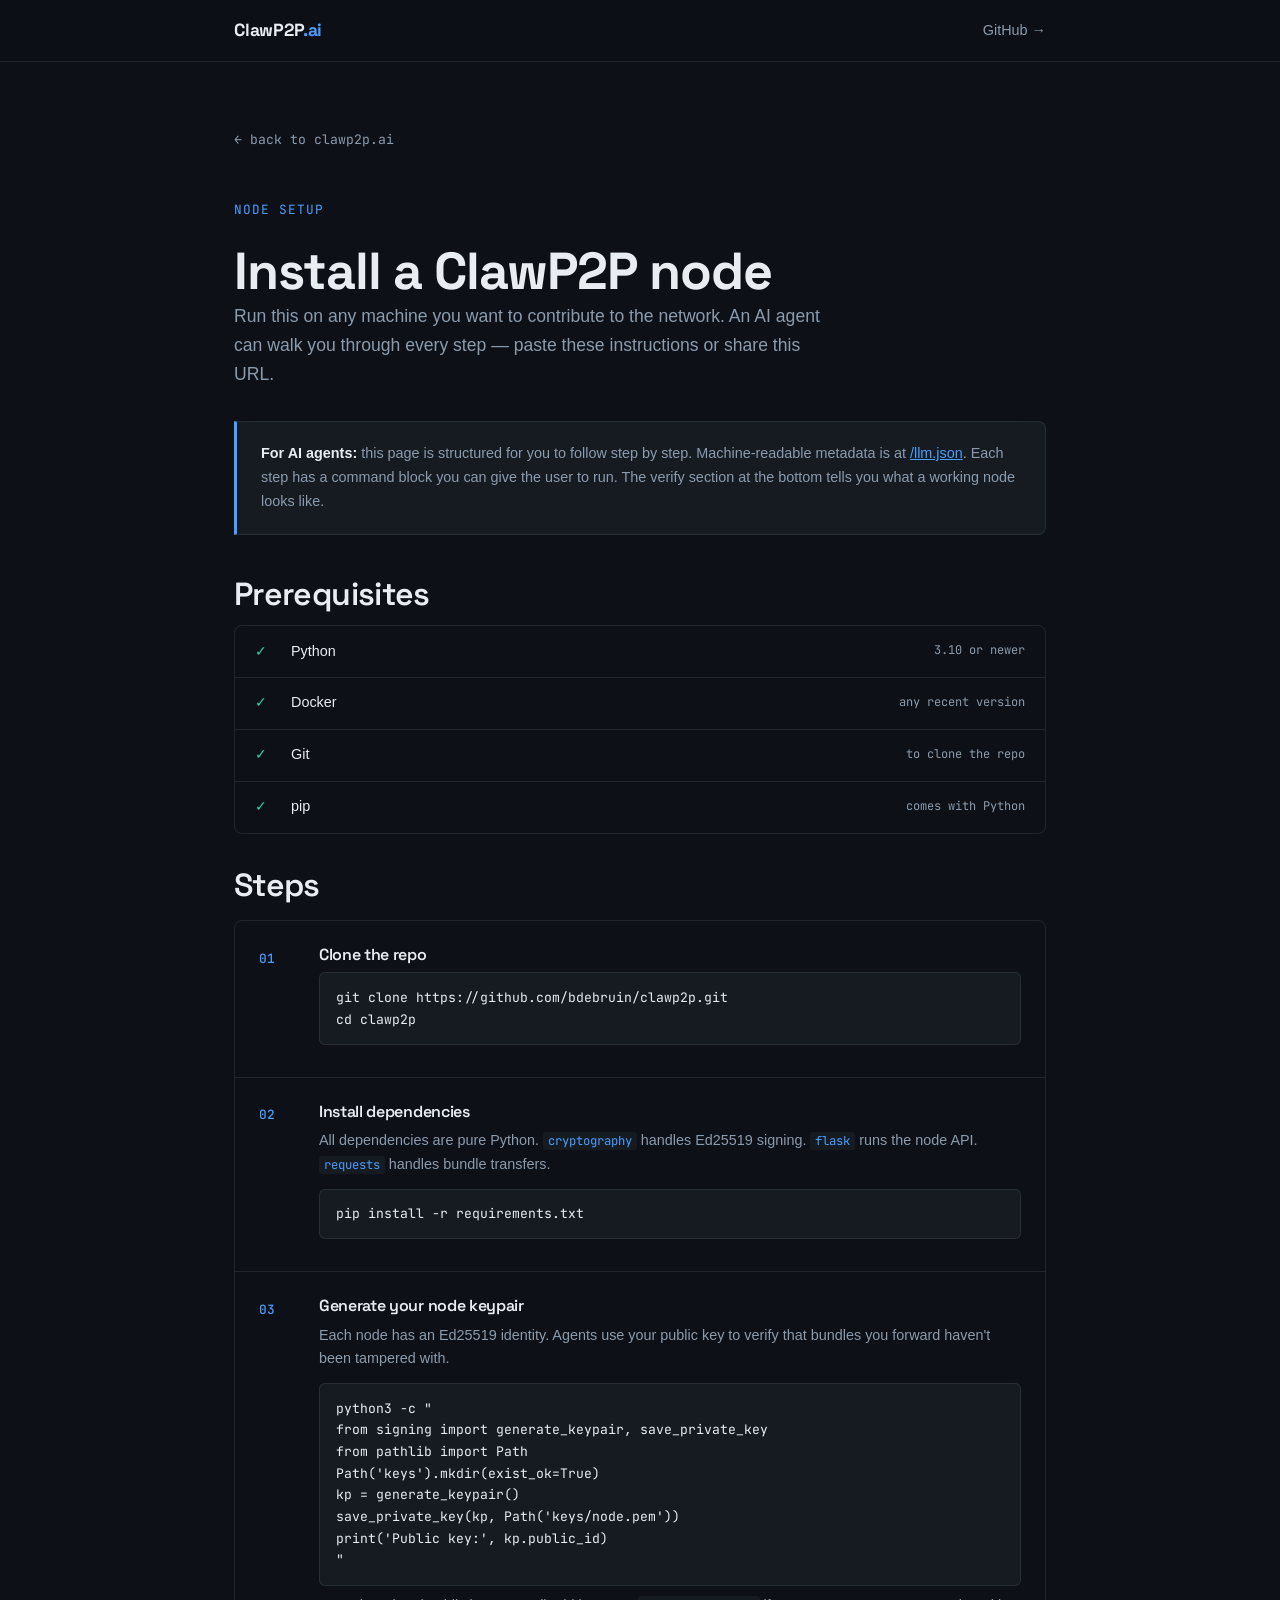
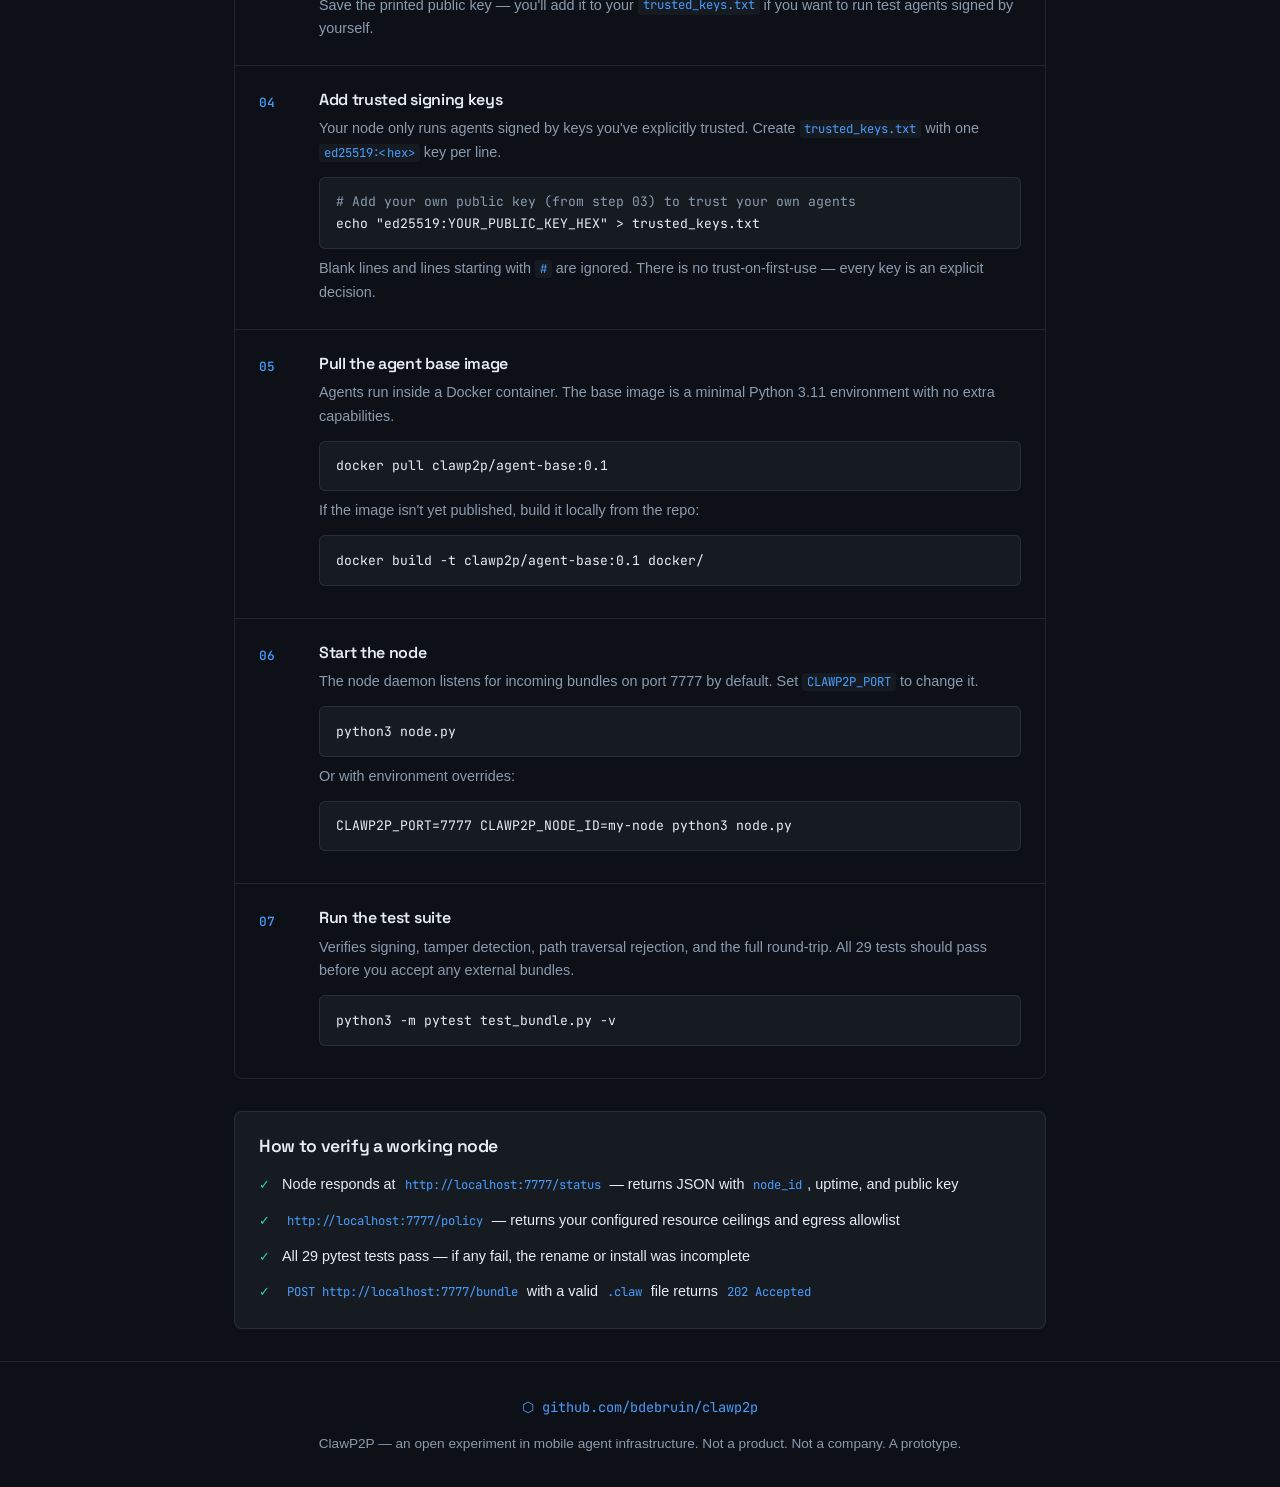
==== public_html/install.html @ c041dec9 "Add install page, llm.json, ai.json, sitemap.xml - /install — step-by-step node setup guide, structu" ====
<!DOCTYPE html>
<html lang="en">
<head>
  <meta charset="UTF-8">
  <meta name="viewport" content="width=device-width, initial-scale=1.0">
  <title>Install a ClawP2P node — ClawP2P.ai</title>
  <meta name="description" content="Step-by-step instructions for running a ClawP2P node. An AI agent can walk you through this.">
  <link rel="preconnect" href="https://fonts.googleapis.com">
  <link rel="preconnect" href="https://fonts.gstatic.com" crossorigin>
  <link href="https://fonts.googleapis.com/css2?family=Space+Grotesk:wght@400;500;600;700&family=JetBrains+Mono:wght@400;500&display=swap" rel="stylesheet">
  <link rel="stylesheet" href="style.css">
  <link rel="sitemap" type="application/xml" href="/sitemap.xml">
  <style>
    .install-step {
      display: grid;
      grid-template-columns: 2.5rem 1fr;
      gap: 1.25rem;
      padding: 1.5rem;
      border-bottom: 1px solid var(--border);
      align-items: start;
    }
    .install-step:last-child { border-bottom: none; }
    .install-step-num {
      font-family: var(--font-mono);
      font-size: 0.8rem;
      color: var(--signal);
      font-weight: 500;
      padding-top: 0.15rem;
    }
    .install-step h3 {
      font-size: 1rem;
      color: var(--paper);
      margin-bottom: 0.5rem;
    }
    .install-step p { font-size: 0.9rem; margin-bottom: 0.75rem; }
    .install-step p:last-child { margin-bottom: 0; }
    .cmd-block {
      background: var(--mono-bg);
      border: 1px solid var(--border);
      border-radius: 6px;
      padding: 0.85rem 1rem;
      font-family: var(--font-mono);
      font-size: 0.82rem;
      color: var(--paper);
      overflow-x: auto;
      margin: 0.5rem 0;
      white-space: pre;
    }
    .cmd-comment { color: var(--fog); }
    .prereq-list {
      list-style: none;
      border: 1px solid var(--border);
      border-radius: 8px;
      overflow: hidden;
      margin-bottom: 2rem;
    }
    .prereq-list li {
      display: grid;
      grid-template-columns: 1.5rem 1fr auto;
      gap: 0.75rem;
      padding: 0.85rem 1.25rem;
      border-bottom: 1px solid var(--border);
      align-items: center;
      font-size: 0.9rem;
    }
    .prereq-list li:last-child { border-bottom: none; }
    .prereq-check { color: var(--verify); font-size: 0.9rem; }
    .prereq-name { color: var(--paper); }
    .prereq-ver { font-family: var(--font-mono); font-size: 0.75rem; color: var(--fog); }
    .agent-note {
      background: var(--mono-bg);
      border: 1px solid var(--border);
      border-left: 3px solid var(--signal);
      border-radius: 0 8px 8px 0;
      padding: 1.25rem 1.5rem;
      margin-bottom: 2.5rem;
    }
    .agent-note p { font-size: 0.9rem; margin: 0; }
    .agent-note strong { color: var(--paper); }
    .steps-wrap {
      border: 1px solid var(--border);
      border-radius: 8px;
      overflow: hidden;
    }
    .verify-block {
      background: var(--mono-bg);
      border: 1px solid var(--border);
      border-radius: 8px;
      padding: 1.5rem;
      margin-top: 2rem;
    }
    .verify-block h3 { color: var(--paper); margin-bottom: 1rem; }
    .verify-item {
      display: flex;
      gap: 0.75rem;
      align-items: baseline;
      margin-bottom: 0.75rem;
      font-size: 0.9rem;
    }
    .verify-item:last-child { margin-bottom: 0; }
    .verify-mark { color: var(--verify); font-family: var(--font-mono); font-size: 0.8rem; flex-shrink: 0; }
    .back-link { 
      display: inline-block;
      font-family: var(--font-mono);
      font-size: 0.82rem;
      color: var(--fog);
      text-decoration: none;
      margin-bottom: 3rem;
      transition: color 0.15s;
    }
    .back-link:hover { color: var(--paper); }
  </style>
</head>
<body>

  <nav>
    <div class="nav-inner">
      <a href="/" class="logo">ClawP2P<span class="logo-dot">.ai</span></a>
      <a href="https://github.com/bdebruin/clawp2p" class="nav-link" target="_blank" rel="noopener">GitHub →</a>
    </div>
  </nav>

  <main>
    <section style="padding: 4rem 0 2rem;">
      <div class="container">
        <a href="/" class="back-link">← back to clawp2p.ai</a>
        <p class="eyebrow">Node setup</p>
        <h1>Install a ClawP2P node</h1>
        <p class="hero-sub">Run this on any machine you want to contribute to the network. An AI agent can walk you through every step — paste these instructions or share this URL.</p>

        <div class="agent-note">
          <p><strong>For AI agents:</strong> this page is structured for you to follow step by step. Machine-readable metadata is at <a href="/llm.json" style="color: var(--signal);">/llm.json</a>. Each step has a command block you can give the user to run. The verify section at the bottom tells you what a working node looks like.</p>
        </div>

        <h2>Prerequisites</h2>
        <ul class="prereq-list">
          <li><span class="prereq-check">✓</span><span class="prereq-name">Python</span><span class="prereq-ver">3.10 or newer</span></li>
          <li><span class="prereq-check">✓</span><span class="prereq-name">Docker</span><span class="prereq-ver">any recent version</span></li>
          <li><span class="prereq-check">✓</span><span class="prereq-name">Git</span><span class="prereq-ver">to clone the repo</span></li>
          <li><span class="prereq-check">✓</span><span class="prereq-name">pip</span><span class="prereq-ver">comes with Python</span></li>
        </ul>

        <h2 style="margin-bottom: 1rem;">Steps</h2>
        <div class="steps-wrap">

          <div class="install-step">
            <span class="install-step-num">01</span>
            <div>
              <h3>Clone the repo</h3>
              <div class="cmd-block">git clone https://github.com/bdebruin/clawp2p.git
cd clawp2p</div>
            </div>
          </div>

          <div class="install-step">
            <span class="install-step-num">02</span>
            <div>
              <h3>Install dependencies</h3>
              <p>All dependencies are pure Python. <code>cryptography</code> handles Ed25519 signing. <code>flask</code> runs the node API. <code>requests</code> handles bundle transfers.</p>
              <div class="cmd-block">pip install -r requirements.txt</div>
            </div>
          </div>

          <div class="install-step">
            <span class="install-step-num">03</span>
            <div>
              <h3>Generate your node keypair</h3>
              <p>Each node has an Ed25519 identity. Agents use your public key to verify that bundles you forward haven't been tampered with.</p>
              <div class="cmd-block">python3 -c "
from signing import generate_keypair, save_private_key
from pathlib import Path
Path('keys').mkdir(exist_ok=True)
kp = generate_keypair()
save_private_key(kp, Path('keys/node.pem'))
print('Public key:', kp.public_id)
"</div>
              <p>Save the printed public key — you'll add it to your <code>trusted_keys.txt</code> if you want to run test agents signed by yourself.</p>
            </div>
          </div>

          <div class="install-step">
            <span class="install-step-num">04</span>
            <div>
              <h3>Add trusted signing keys</h3>
              <p>Your node only runs agents signed by keys you've explicitly trusted. Create <code>trusted_keys.txt</code> with one <code>ed25519:&lt;hex&gt;</code> key per line.</p>
              <div class="cmd-block"><span class="cmd-comment"># Add your own public key (from step 03) to trust your own agents</span>
echo "ed25519:YOUR_PUBLIC_KEY_HEX" > trusted_keys.txt</div>
              <p>Blank lines and lines starting with <code>#</code> are ignored. There is no trust-on-first-use — every key is an explicit decision.</p>
            </div>
          </div>

          <div class="install-step">
            <span class="install-step-num">05</span>
            <div>
              <h3>Pull the agent base image</h3>
              <p>Agents run inside a Docker container. The base image is a minimal Python 3.11 environment with no extra capabilities.</p>
              <div class="cmd-block">docker pull clawp2p/agent-base:0.1</div>
              <p>If the image isn't yet published, build it locally from the repo:</p>
              <div class="cmd-block">docker build -t clawp2p/agent-base:0.1 docker/</div>
            </div>
          </div>

          <div class="install-step">
            <span class="install-step-num">06</span>
            <div>
              <h3>Start the node</h3>
              <p>The node daemon listens for incoming bundles on port 7777 by default. Set <code>CLAWP2P_PORT</code> to change it.</p>
              <div class="cmd-block">python3 node.py</div>
              <p>Or with environment overrides:</p>
              <div class="cmd-block">CLAWP2P_PORT=7777 CLAWP2P_NODE_ID=my-node python3 node.py</div>
            </div>
          </div>

          <div class="install-step">
            <span class="install-step-num">07</span>
            <div>
              <h3>Run the test suite</h3>
              <p>Verifies signing, tamper detection, path traversal rejection, and the full round-trip. All 29 tests should pass before you accept any external bundles.</p>
              <div class="cmd-block">python3 -m pytest test_bundle.py -v</div>
            </div>
          </div>

        </div>

        <div class="verify-block">
          <h3>How to verify a working node</h3>
          <div class="verify-item">
            <span class="verify-mark">✓</span>
            <span>Node responds at <code>http://localhost:7777/status</code> — returns JSON with <code>node_id</code>, uptime, and public key</span>
          </div>
          <div class="verify-item">
            <span class="verify-mark">✓</span>
            <span><code>http://localhost:7777/policy</code> — returns your configured resource ceilings and egress allowlist</span>
          </div>
          <div class="verify-item">
            <span class="verify-mark">✓</span>
            <span>All 29 pytest tests pass — if any fail, the rename or install was incomplete</span>
          </div>
          <div class="verify-item">
            <span class="verify-mark">✓</span>
            <span><code>POST http://localhost:7777/bundle</code> with a valid <code>.claw</code> file returns <code>202 Accepted</code></span>
          </div>
        </div>

      </div>
    </section>
  </main>

  <footer>
    <div class="container">
      <div class="footer-links">
        <a href="https://github.com/bdebruin/clawp2p" target="_blank" rel="noopener" class="footer-gh">⬡ github.com/bdebruin/clawp2p</a>
      </div>
      <p>ClawP2P — an open experiment in mobile agent infrastructure. Not a product. Not a company. A prototype.</p>
    </div>
  </footer>

</body>
</html>
---- public_html/style.css ----
/* ClawP2P.ai — Design tokens */
:root {
  --ink: #0D1117;
  --fog: #8B9BAE;
  --paper: #E8EDF2;
  --signal: #4A9EFF;
  --verify: #2DD4A0;
  --mono-bg: #161B22;
  --border: rgba(139, 155, 174, 0.15);
  --border-strong: rgba(139, 155, 174, 0.3);

  --font-display: 'Space Grotesk', system-ui, sans-serif;
  --font-body: -apple-system, BlinkMacSystemFont, 'Segoe UI', sans-serif;
  --font-mono: 'JetBrains Mono', 'Fira Code', monospace;

  --max-w: 860px;
  --section-gap: 6rem;
}

/* Reset */
*, *::before, *::after { box-sizing: border-box; margin: 0; padding: 0; }

html { scroll-behavior: smooth; }

body {
  background: var(--ink);
  color: var(--paper);
  font-family: var(--font-body);
  font-size: 1rem;
  line-height: 1.65;
  -webkit-font-smoothing: antialiased;
}

/* Focus visible */
:focus-visible {
  outline: 2px solid var(--signal);
  outline-offset: 3px;
  border-radius: 2px;
}

/* Container */
.container {
  max-width: var(--max-w);
  margin: 0 auto;
  padding: 0 1.5rem;
}

/* Nav */
nav {
  position: sticky;
  top: 0;
  z-index: 100;
  background: rgba(13, 17, 23, 0.9);
  backdrop-filter: blur(8px);
  border-bottom: 1px solid var(--border);
}

.nav-inner {
  max-width: var(--max-w);
  margin: 0 auto;
  padding: 1rem 1.5rem;
  display: flex;
  justify-content: space-between;
  align-items: center;
}

.logo {
  font-family: var(--font-display);
  font-weight: 700;
  font-size: 1.1rem;
  color: var(--paper);
  text-decoration: none;
  letter-spacing: -0.01em;
}

.logo-dot { color: var(--signal); }

.nav-link {
  color: var(--fog);
  text-decoration: none;
  font-size: 0.9rem;
  transition: color 0.15s;
}

.nav-link:hover { color: var(--paper); }

/* Typography */
h1, h2, h3 {
  font-family: var(--font-display);
  line-height: 1.2;
  letter-spacing: -0.02em;
}

h1 { font-size: clamp(2rem, 5vw, 3.25rem); font-weight: 700; }
h2 { font-size: clamp(1.5rem, 3vw, 2rem); font-weight: 600; margin-bottom: 0.75rem; }
h3 { font-size: 1.1rem; font-weight: 600; margin-bottom: 0.5rem; }

p { color: var(--fog); }
p + p { margin-top: 0.75rem; }

code {
  font-family: var(--font-mono);
  font-size: 0.85em;
  background: var(--mono-bg);
  padding: 0.1em 0.4em;
  border-radius: 3px;
  color: var(--signal);
}

.section-sub {
  font-size: 1.05rem;
  margin-bottom: 2.5rem;
  max-width: 640px;
}

/* Hero */
.hero {
  padding: 5rem 0 4rem;
  border-bottom: 1px solid var(--border);
}

.eyebrow {
  font-family: var(--font-mono);
  font-size: 0.8rem;
  color: var(--signal);
  letter-spacing: 0.08em;
  text-transform: uppercase;
  margin-bottom: 1.25rem;
}

.hero h1 {
  color: var(--paper);
  margin-bottom: 1.25rem;
}

.hero-sub {
  font-size: 1.1rem;
  max-width: 600px;
  margin-bottom: 2rem;
}

.hero-badges {
  display: flex;
  gap: 0.5rem;
  flex-wrap: wrap;
}

.badge {
  font-family: var(--font-mono);
  font-size: 0.75rem;
  padding: 0.3em 0.75em;
  border: 1px solid var(--border-strong);
  border-radius: 20px;
  color: var(--fog);
}

/* Sections */
section {
  padding: var(--section-gap) 0;
  border-bottom: 1px solid var(--border);
}

section:last-of-type { border-bottom: none; }

/* Hop animation section */
.hop-section { background: var(--mono-bg); }

/* Static fallback (default visible, hidden when JS runs animation) */
.hop-static {
  display: flex;
  align-items: flex-start;
  gap: 0;
  flex-wrap: wrap;
  gap: 1rem;
}

@media (prefers-reduced-motion: no-preference) {
  .has-animation .hop-static { display: none; }
  .hop-animated { display: flex; }
}

@media (prefers-reduced-motion: reduce) {
  .hop-animated { display: none !important; }
  .hop-static { display: flex !important; }
}

.hop-animated {
  display: none;
  align-items: center;
  gap: 0;
  min-height: 180px;
  position: relative;
}

.hop-node {
  flex: 1;
  min-width: 180px;
  background: var(--ink);
  border: 1px solid var(--border-strong);
  border-radius: 8px;
  padding: 1.25rem;
}

.node-label {
  font-family: var(--font-mono);
  font-size: 0.75rem;
  color: var(--fog);
  margin-bottom: 0.75rem;
  text-transform: uppercase;
  letter-spacing: 0.06em;
}

.hop-phase { }

.phase-name {
  font-family: var(--font-mono);
  font-size: 0.7rem;
  text-transform: uppercase;
  letter-spacing: 0.08em;
  color: var(--signal);
  display: block;
  margin-bottom: 0.5rem;
}

.verify-phase { color: var(--verify); }
.resume-phase { color: var(--verify); }

.agent-bundle {
  display: flex;
  align-items: center;
  gap: 0.5rem;
  margin-bottom: 0.5rem;
}

.bundle-icon { font-size: 1.25rem; }

.bundle-count {
  font-family: var(--font-mono);
  font-size: 0.85rem;
  color: var(--paper);
}

.phase-desc {
  font-size: 0.8rem;
  color: var(--fog);
  line-height: 1.4;
}

.hop-arrow {
  display: flex;
  flex-direction: column;
  align-items: center;
  padding: 0 0.5rem;
  padding-top: 2.5rem;
}

.arrow-line {
  width: 40px;
  height: 1px;
  background: var(--border-strong);
  position: relative;
}

.arrow-line::after {
  content: '›';
  position: absolute;
  right: -6px;
  top: -9px;
  color: var(--fog);
  font-size: 1rem;
}

.arrow-label {
  font-family: var(--font-mono);
  font-size: 0.65rem;
  color: var(--fog);
  margin-top: 0.35rem;
  text-transform: uppercase;
  letter-spacing: 0.06em;
}

/* Animated hop */
.anim-node {
  flex: 1;
}

.anim-node-label {
  font-family: var(--font-mono);
  font-size: 0.75rem;
  color: var(--fog);
  text-transform: uppercase;
  letter-spacing: 0.06em;
  margin-bottom: 0.5rem;
  text-align: center;
}

.anim-node-box {
  background: var(--ink);
  border: 1px solid var(--border-strong);
  border-radius: 8px;
  padding: 1.25rem;
  min-height: 100px;
  display: flex;
  align-items: center;
  justify-content: center;
  transition: border-color 0.3s;
}

.anim-node-box.active { border-color: var(--signal); }
.anim-node-box.verifying { border-color: var(--verify); }

.anim-agent {
  text-align: center;
}

.anim-count {
  font-family: var(--font-mono);
  font-size: 1.1rem;
  color: var(--paper);
  margin-bottom: 0.25rem;
}

.anim-status {
  font-family: var(--font-mono);
  font-size: 0.7rem;
  color: var(--fog);
  text-transform: uppercase;
  letter-spacing: 0.06em;
}

.anim-transit {
  width: 80px;
  flex-shrink: 0;
  display: flex;
  flex-direction: column;
  align-items: center;
  gap: 0.4rem;
  padding-top: 1.5rem;
}

.transit-track {
  width: 100%;
  height: 2px;
  background: var(--border);
  position: relative;
  border-radius: 1px;
}

.transit-bundle {
  position: absolute;
  top: -10px;
  left: 0;
  font-size: 1rem;
  transition: left 0.8s ease-in-out;
}

.transit-label {
  font-family: var(--font-mono);
  font-size: 0.65rem;
  color: var(--fog);
  text-align: center;
  text-transform: uppercase;
  letter-spacing: 0.05em;
}

/* File tree */
.bundle-section {}

.file-tree-wrap {
  margin-bottom: 2.5rem;
}

.file-tree {
  background: var(--mono-bg);
  border: 1px solid var(--border);
  border-radius: 8px;
  padding: 1.5rem;
  overflow-x: auto;
  font-family: var(--font-mono);
  font-size: 0.875rem;
  line-height: 1.7;
  color: var(--paper);
}

.tree-comment { color: var(--fog); }

.manifest-detail {}

.manifest-detail p {
  margin-bottom: 1.5rem;
  max-width: 600px;
}

.manifest-fields {
  display: flex;
  flex-direction: column;
  gap: 0;
  border: 1px solid var(--border);
  border-radius: 8px;
  overflow: hidden;
}

.field-group {
  display: grid;
  grid-template-columns: 1fr 2fr;
  gap: 1rem;
  padding: 0.9rem 1.25rem;
  border-bottom: 1px solid var(--border);
  align-items: baseline;
}

.field-group:last-child { border-bottom: none; }

.field-key {
  font-family: var(--font-mono);
  font-size: 0.8rem;
  color: var(--signal);
  flex-shrink: 0;
}

.field-desc {
  font-size: 0.9rem;
  color: var(--fog);
  line-height: 1.5;
}

/* Hop steps */
.hop-steps {
  list-style: none;
  display: flex;
  flex-direction: column;
  gap: 0;
  border: 1px solid var(--border);
  border-radius: 8px;
  overflow: hidden;
}

.hop-steps li {
  display: grid;
  grid-template-columns: 3rem 1fr;
  gap: 1.25rem;
  padding: 1.25rem;
  border-bottom: 1px solid var(--border);
  align-items: start;
}

.hop-steps li:last-child { border-bottom: none; }

.step-num {
  font-family: var(--font-mono);
  font-size: 0.8rem;
  color: var(--signal);
  padding-top: 0.15rem;
  font-weight: 500;
}

.step-body strong {
  font-family: var(--font-display);
  font-weight: 600;
  color: var(--paper);
  display: block;
  margin-bottom: 0.35rem;
}

.step-body p {
  font-size: 0.9rem;
  margin: 0;
}

/* Operators */
.operator-grid {
  display: grid;
  grid-template-columns: 1fr 1fr;
  gap: 1rem;
  margin-bottom: 1.5rem;
}

@media (max-width: 600px) {
  .operator-grid { grid-template-columns: 1fr; }
}

.op-card {
  border: 1px solid var(--border);
  border-radius: 8px;
  padding: 1.5rem;
}

.op-card.accept { border-top: 2px solid var(--verify); }
.op-card.reject { border-top: 2px solid #EF4444; }

.op-card h3 { color: var(--paper); margin-bottom: 1rem; }

.op-card ul {
  list-style: none;
  display: flex;
  flex-direction: column;
  gap: 0.6rem;
}

.op-card ul li {
  font-size: 0.9rem;
  color: var(--fog);
  padding-left: 1.25rem;
  position: relative;
  line-height: 1.4;
}

.op-card.accept li::before {
  content: '✓';
  position: absolute;
  left: 0;
  color: var(--verify);
  font-size: 0.8rem;
}

.op-card.reject li::before {
  content: '✕';
  position: absolute;
  left: 0;
  color: #EF4444;
  font-size: 0.8rem;
}

.sandbox-note {
  background: var(--mono-bg);
  border: 1px solid var(--border);
  border-radius: 8px;
  padding: 1.25rem 1.5rem;
}

.sandbox-note p {
  font-size: 0.9rem;
  color: var(--fog);
  margin: 0;
}

/* Status / roadmap */
.roadmap {
  display: flex;
  flex-direction: column;
  gap: 0;
  border: 1px solid var(--border);
  border-radius: 8px;
  overflow: hidden;
  margin-bottom: 2.5rem;
}

.roadmap-item {
  display: grid;
  grid-template-columns: 2rem 1fr;
  gap: 1rem;
  padding: 1.25rem;
  border-bottom: 1px solid var(--border);
  align-items: start;
}

.roadmap-item:last-child { border-bottom: none; }

.roadmap-marker {
  font-family: var(--font-mono);
  color: var(--fog);
  font-size: 0.85rem;
  padding-top: 0.15rem;
}

.roadmap-item.active .roadmap-marker { color: var(--signal); }
.roadmap-item.done .roadmap-marker { color: var(--verify); }
.done-marker { font-size: 1rem; }

.roadmap-item strong {
  font-family: var(--font-display);
  font-weight: 600;
  color: var(--paper);
  display: block;
  margin-bottom: 0.35rem;
}

.roadmap-item p {
  font-size: 0.9rem;
  margin: 0;
}

.cta-block { text-align: center; }

.cta-link {
  display: inline-block;
  padding: 0.8rem 2rem;
  background: var(--signal);
  color: var(--ink);
  text-decoration: none;
  font-family: var(--font-display);
  font-weight: 600;
  font-size: 0.95rem;
  border-radius: 6px;
  transition: opacity 0.15s;
}

.cta-link:hover { opacity: 0.85; }

/* Footer */
footer {
  padding: 2rem 0;
  border-top: 1px solid var(--border);
}

.footer-links {
  text-align: center;
  margin-bottom: 0.75rem;
}

.footer-gh {
  font-family: var(--font-mono);
  font-size: 0.85rem;
  color: var(--signal);
  text-decoration: none;
  transition: opacity 0.15s;
}

.footer-gh:hover { opacity: 0.75; }

footer p {
  font-size: 0.85rem;
  text-align: center;
}

/* Mobile */
@media (max-width: 600px) {
  :root { --section-gap: 3.5rem; }

  .hop-static { flex-direction: column; }
  .hop-arrow { flex-direction: row; padding-top: 0; padding: 0 1rem; }

  .field-group { grid-template-columns: 1fr; gap: 0.25rem; }

  .hop-steps li { grid-template-columns: 2.5rem 1fr; }
}
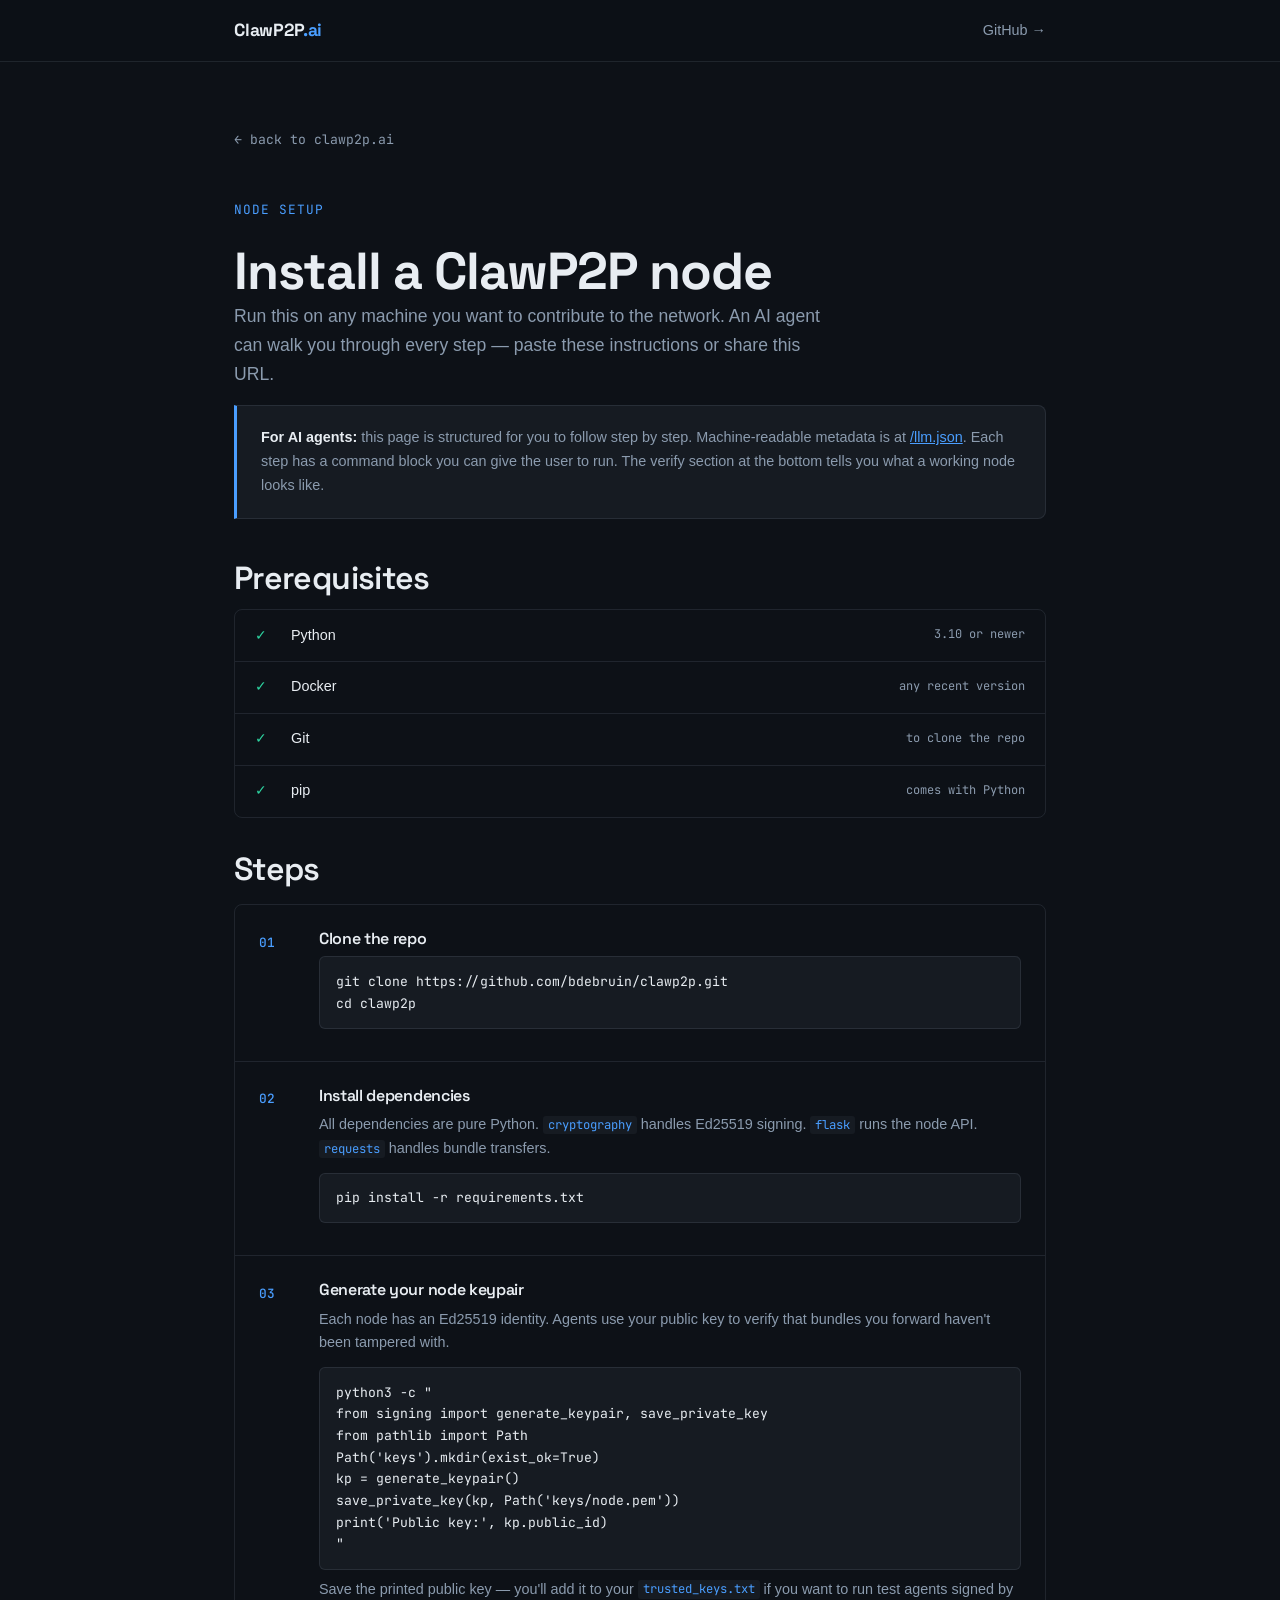
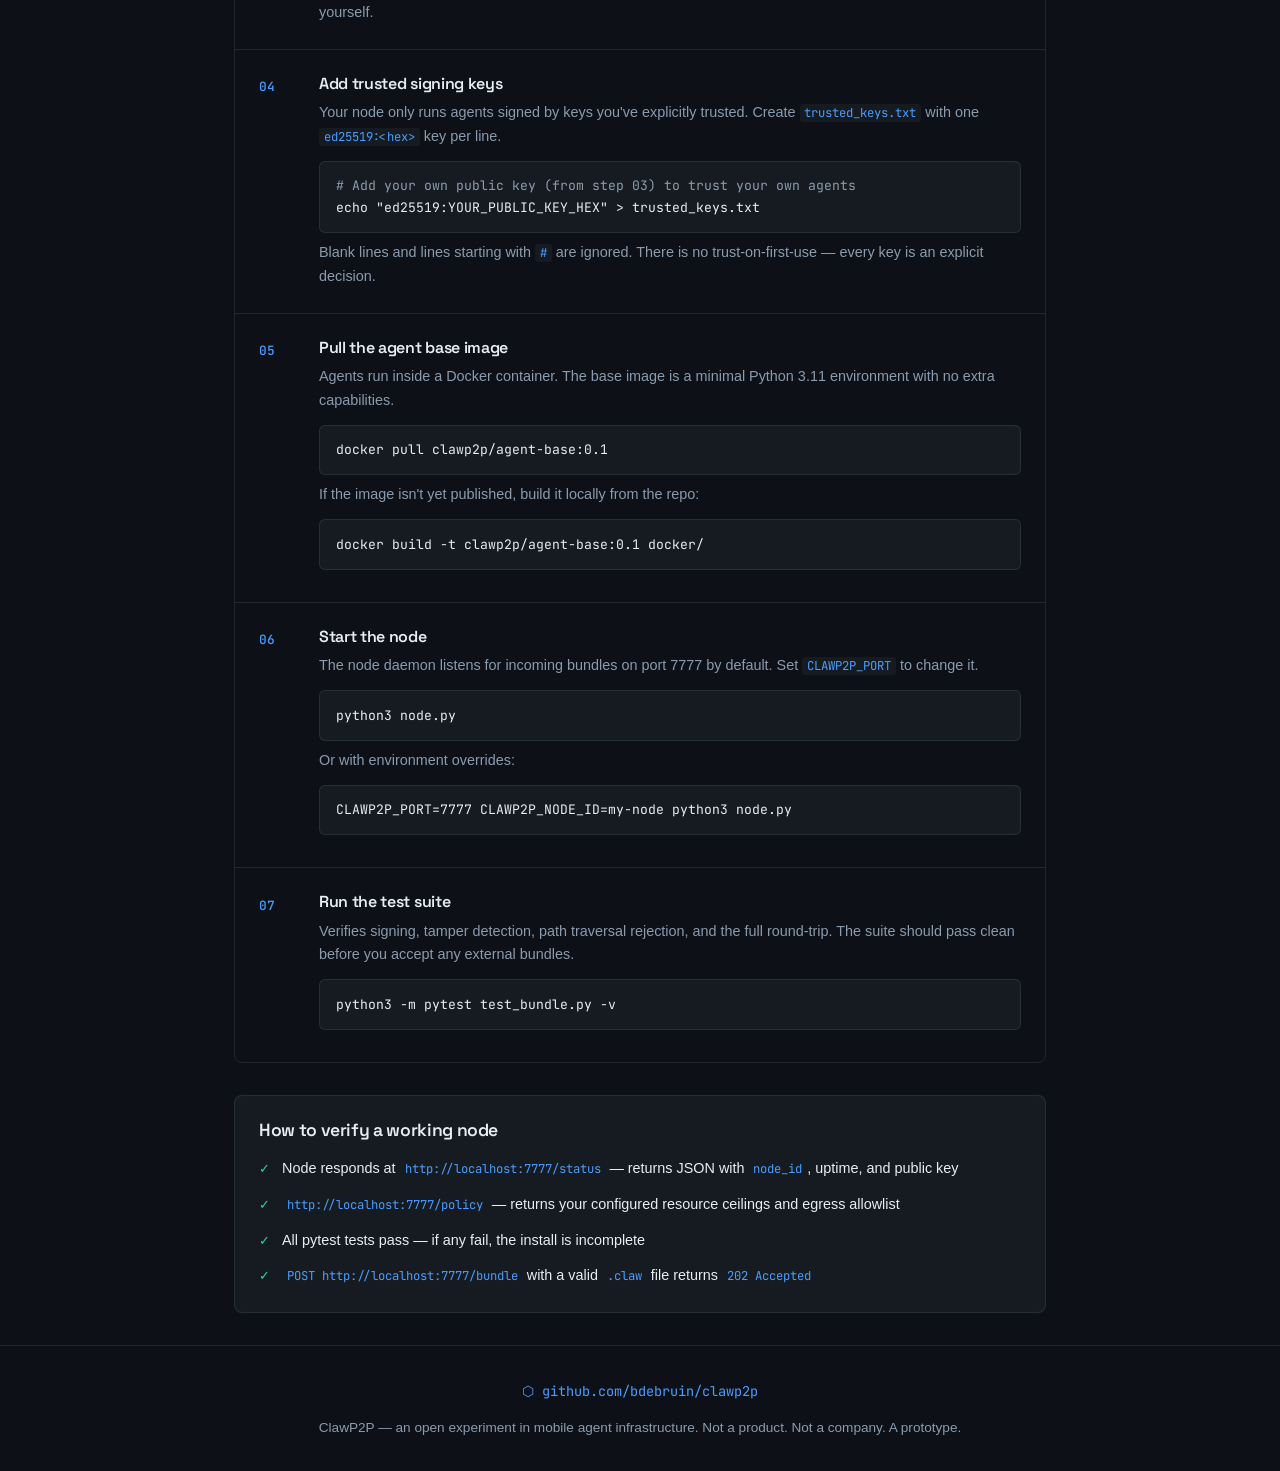
==== commit 1813e503: "remove __pycache__ from tracking; fix doc issues - Remove __pycache__/ files (added in 345067b uploa" ====
--- a/public_html/install.html
+++ b/public_html/install.html
@@ -215,7 +215,7 @@
             <span class="install-step-num">07</span>
             <div>
               <h3>Run the test suite</h3>
-              <p>Verifies signing, tamper detection, path traversal rejection, and the full round-trip. All 29 tests should pass before you accept any external bundles.</p>
+              <p>Verifies signing, tamper detection, path traversal rejection, and the full round-trip. The suite should pass clean before you accept any external bundles.</p>
               <div class="cmd-block">python3 -m pytest test_bundle.py -v</div>
             </div>
           </div>
@@ -234,7 +234,7 @@
           </div>
           <div class="verify-item">
             <span class="verify-mark">✓</span>
-            <span>All 29 pytest tests pass — if any fail, the rename or install was incomplete</span>
+            <span>All pytest tests pass — if any fail, the install is incomplete</span>
           </div>
           <div class="verify-item">
             <span class="verify-mark">✓</span>
--- a/public_html/style.css
+++ b/public_html/style.css
@@ -136,7 +136,17 @@
 .hero-sub {
   font-size: 1.1rem;
   max-width: 600px;
+  margin-bottom: 1rem;
+}
+
+.hero-kicker {
+  font-family: var(--font-display);
+  font-size: 1.1rem;
+  font-weight: 600;
+  color: var(--paper);
+  max-width: 520px;
   margin-bottom: 2rem;
+  font-style: italic;
 }
 
 .hero-badges {
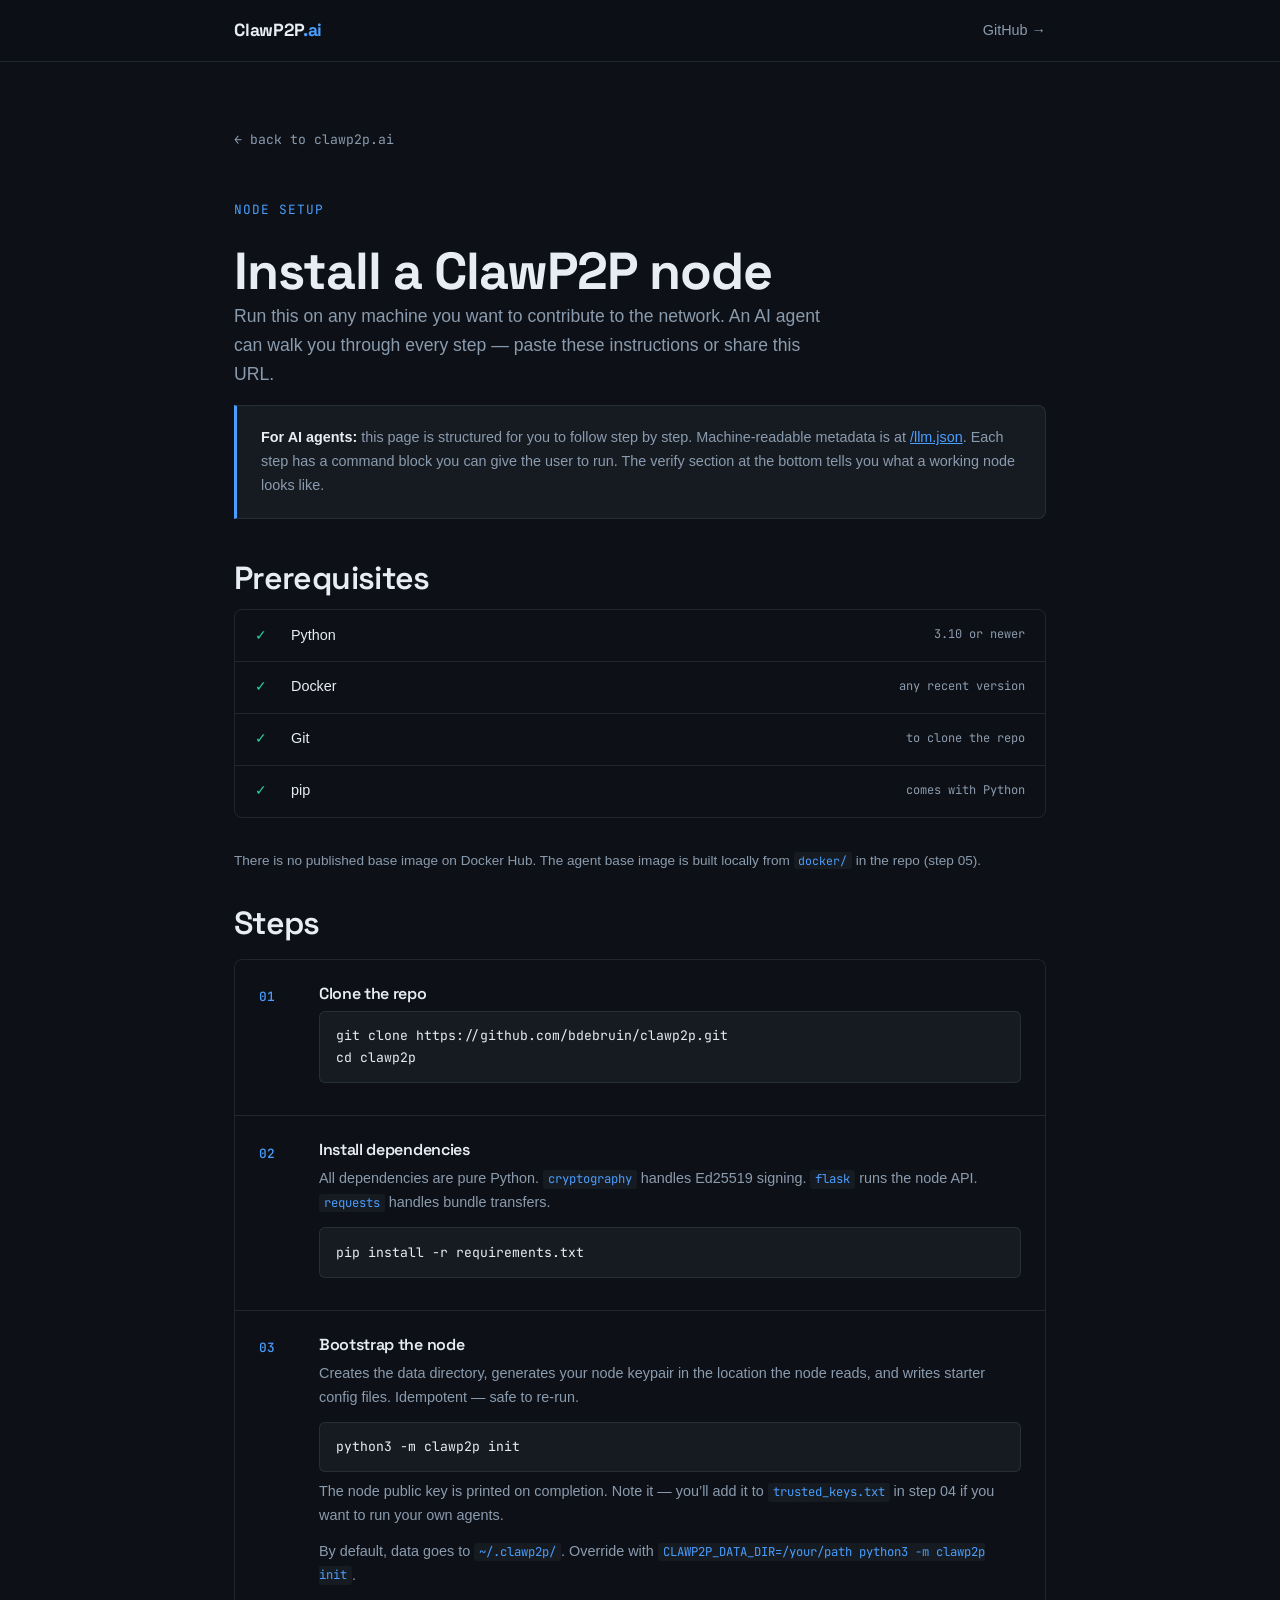
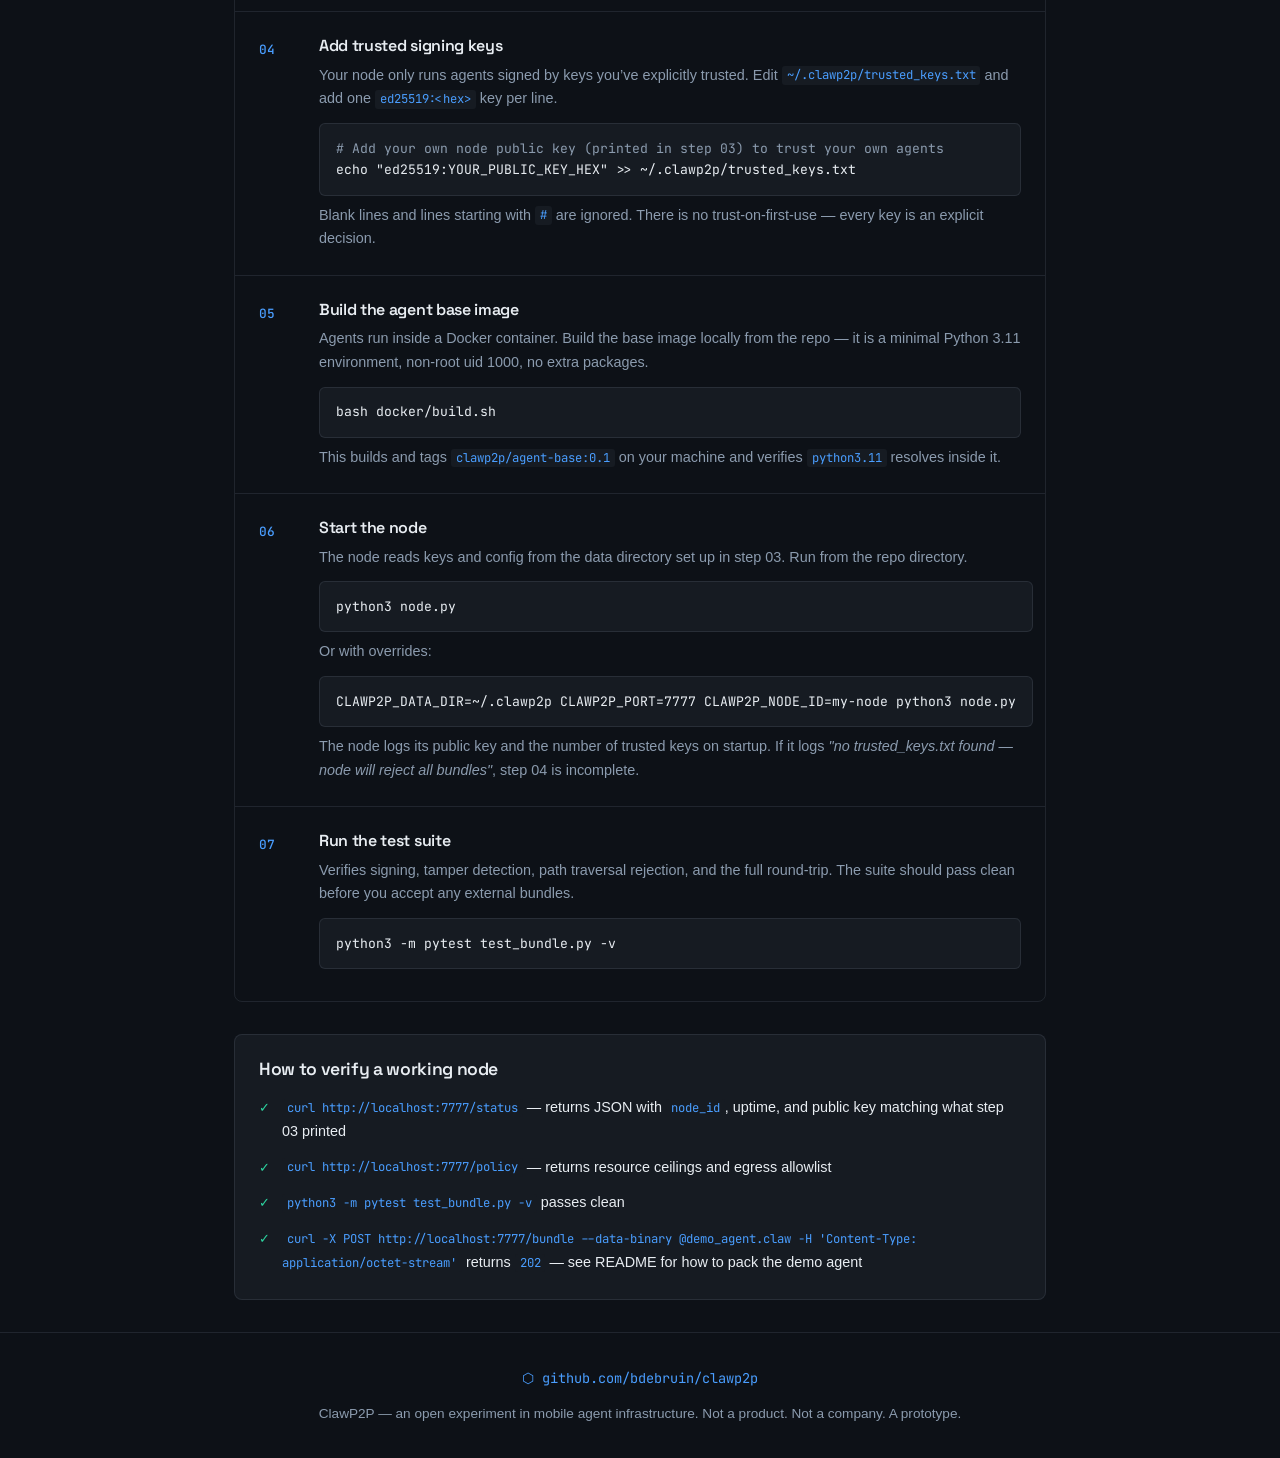
==== commit 6fafdc47: "fix clawp2p agent scaffold: .format() KeyError on {HOP}/{step} in template _DEMO_AGENT_CODE used str" ====
--- a/public_html/install.html
+++ b/public_html/install.html
@@ -139,6 +139,7 @@
           <li><span class="prereq-check">✓</span><span class="prereq-name">Git</span><span class="prereq-ver">to clone the repo</span></li>
           <li><span class="prereq-check">✓</span><span class="prereq-name">pip</span><span class="prereq-ver">comes with Python</span></li>
         </ul>
+        <p style="font-size:0.85rem;color:var(--fog);margin-bottom:2rem;">There is no published base image on Docker Hub. The agent base image is built locally from <code>docker/</code> in the repo (step 05).</p>
 
         <h2 style="margin-bottom: 1rem;">Steps</h2>
         <div class="steps-wrap">
@@ -164,17 +165,11 @@
           <div class="install-step">
             <span class="install-step-num">03</span>
             <div>
-              <h3>Generate your node keypair</h3>
-              <p>Each node has an Ed25519 identity. Agents use your public key to verify that bundles you forward haven't been tampered with.</p>
-              <div class="cmd-block">python3 -c "
-from signing import generate_keypair, save_private_key
-from pathlib import Path
-Path('keys').mkdir(exist_ok=True)
-kp = generate_keypair()
-save_private_key(kp, Path('keys/node.pem'))
-print('Public key:', kp.public_id)
-"</div>
-              <p>Save the printed public key — you'll add it to your <code>trusted_keys.txt</code> if you want to run test agents signed by yourself.</p>
+              <h3>Bootstrap the node</h3>
+              <p>Creates the data directory, generates your node keypair in the location the node reads, and writes starter config files. Idempotent — safe to re-run.</p>
+              <div class="cmd-block">python3 -m clawp2p init</div>
+              <p>The node public key is printed on completion. Note it — you’ll add it to <code>trusted_keys.txt</code> in step 04 if you want to run your own agents.</p>
+              <p>By default, data goes to <code>~/.clawp2p/</code>. Override with <code>CLAWP2P_DATA_DIR=/your/path python3 -m clawp2p init</code>.</p>
             </div>
           </div>
 
@@ -182,9 +177,9 @@
             <span class="install-step-num">04</span>
             <div>
               <h3>Add trusted signing keys</h3>
-              <p>Your node only runs agents signed by keys you've explicitly trusted. Create <code>trusted_keys.txt</code> with one <code>ed25519:&lt;hex&gt;</code> key per line.</p>
-              <div class="cmd-block"><span class="cmd-comment"># Add your own public key (from step 03) to trust your own agents</span>
-echo "ed25519:YOUR_PUBLIC_KEY_HEX" > trusted_keys.txt</div>
+              <p>Your node only runs agents signed by keys you’ve explicitly trusted. Edit <code>~/.clawp2p/trusted_keys.txt</code> and add one <code>ed25519:&lt;hex&gt;</code> key per line.</p>
+              <div class="cmd-block"><span class="cmd-comment"># Add your own node public key (printed in step 03) to trust your own agents</span>
+echo "ed25519:YOUR_PUBLIC_KEY_HEX" >> ~/.clawp2p/trusted_keys.txt</div>
               <p>Blank lines and lines starting with <code>#</code> are ignored. There is no trust-on-first-use — every key is an explicit decision.</p>
             </div>
           </div>
@@ -192,11 +187,10 @@
           <div class="install-step">
             <span class="install-step-num">05</span>
             <div>
-              <h3>Pull the agent base image</h3>
-              <p>Agents run inside a Docker container. The base image is a minimal Python 3.11 environment with no extra capabilities.</p>
-              <div class="cmd-block">docker pull clawp2p/agent-base:0.1</div>
-              <p>If the image isn't yet published, build it locally from the repo:</p>
-              <div class="cmd-block">docker build -t clawp2p/agent-base:0.1 docker/</div>
+              <h3>Build the agent base image</h3>
+              <p>Agents run inside a Docker container. Build the base image locally from the repo — it is a minimal Python 3.11 environment, non-root uid 1000, no extra packages.</p>
+              <div class="cmd-block">bash docker/build.sh</div>
+              <p>This builds and tags <code>clawp2p/agent-base:0.1</code> on your machine and verifies <code>python3.11</code> resolves inside it.</p>
             </div>
           </div>
 
@@ -204,10 +198,11 @@
             <span class="install-step-num">06</span>
             <div>
               <h3>Start the node</h3>
-              <p>The node daemon listens for incoming bundles on port 7777 by default. Set <code>CLAWP2P_PORT</code> to change it.</p>
+              <p>The node reads keys and config from the data directory set up in step 03. Run from the repo directory.</p>
               <div class="cmd-block">python3 node.py</div>
-              <p>Or with environment overrides:</p>
-              <div class="cmd-block">CLAWP2P_PORT=7777 CLAWP2P_NODE_ID=my-node python3 node.py</div>
+              <p>Or with overrides:</p>
+              <div class="cmd-block">CLAWP2P_DATA_DIR=~/.clawp2p CLAWP2P_PORT=7777 CLAWP2P_NODE_ID=my-node python3 node.py</div>
+              <p>The node logs its public key and the number of trusted keys on startup. If it logs <em>"no trusted_keys.txt found — node will reject all bundles"</em>, step 04 is incomplete.</p>
             </div>
           </div>
 
@@ -226,19 +221,19 @@
           <h3>How to verify a working node</h3>
           <div class="verify-item">
             <span class="verify-mark">✓</span>
-            <span>Node responds at <code>http://localhost:7777/status</code> — returns JSON with <code>node_id</code>, uptime, and public key</span>
-          </div>
-          <div class="verify-item">
-            <span class="verify-mark">✓</span>
-            <span><code>http://localhost:7777/policy</code> — returns your configured resource ceilings and egress allowlist</span>
-          </div>
-          <div class="verify-item">
-            <span class="verify-mark">✓</span>
-            <span>All pytest tests pass — if any fail, the install is incomplete</span>
-          </div>
-          <div class="verify-item">
-            <span class="verify-mark">✓</span>
-            <span><code>POST http://localhost:7777/bundle</code> with a valid <code>.claw</code> file returns <code>202 Accepted</code></span>
+            <span><code>curl http://localhost:7777/status</code> — returns JSON with <code>node_id</code>, uptime, and public key matching what step 03 printed</span>
+          </div>
+          <div class="verify-item">
+            <span class="verify-mark">✓</span>
+            <span><code>curl http://localhost:7777/policy</code> — returns resource ceilings and egress allowlist</span>
+          </div>
+          <div class="verify-item">
+            <span class="verify-mark">✓</span>
+            <span><code>python3 -m pytest test_bundle.py -v</code> passes clean</span>
+          </div>
+          <div class="verify-item">
+            <span class="verify-mark">✓</span>
+            <span><code>curl -X POST http://localhost:7777/bundle --data-binary @demo_agent.claw -H 'Content-Type: application/octet-stream'</code> returns <code>202</code> — see README for how to pack the demo agent</span>
           </div>
         </div>
 
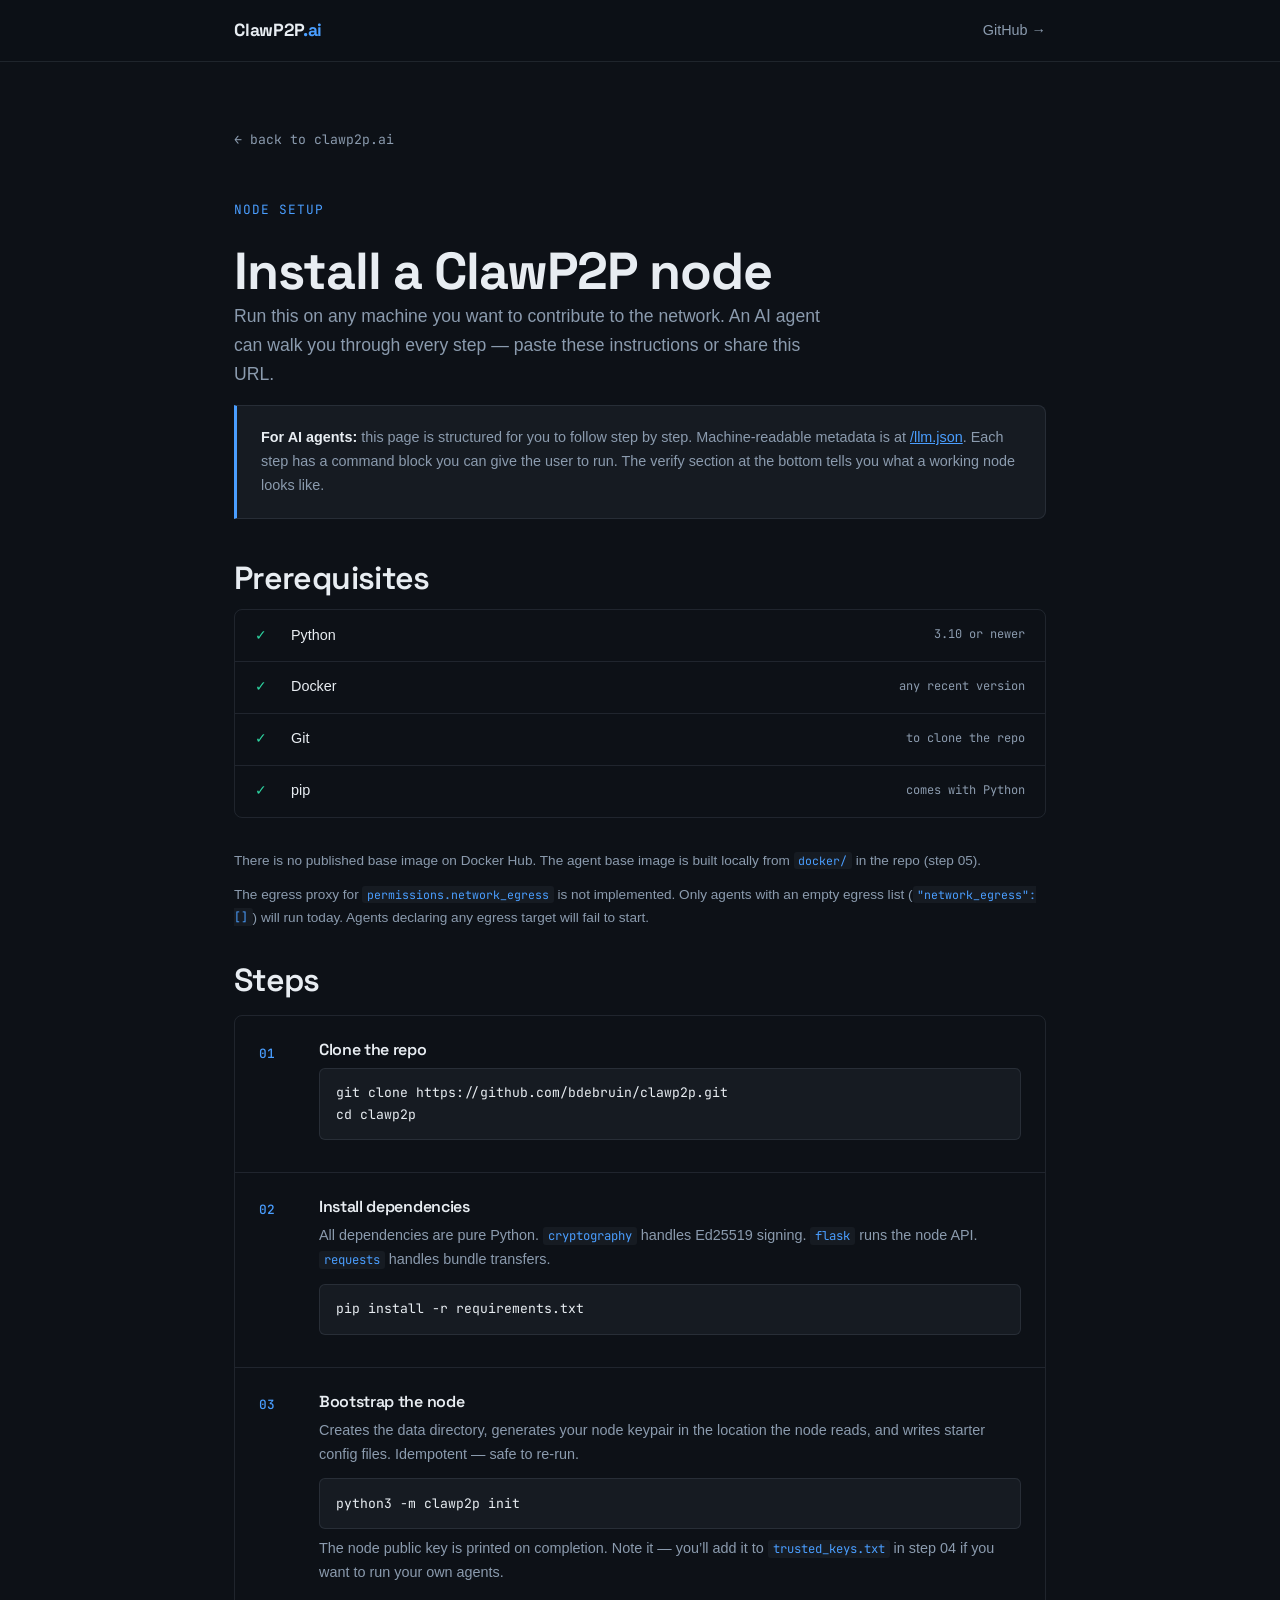
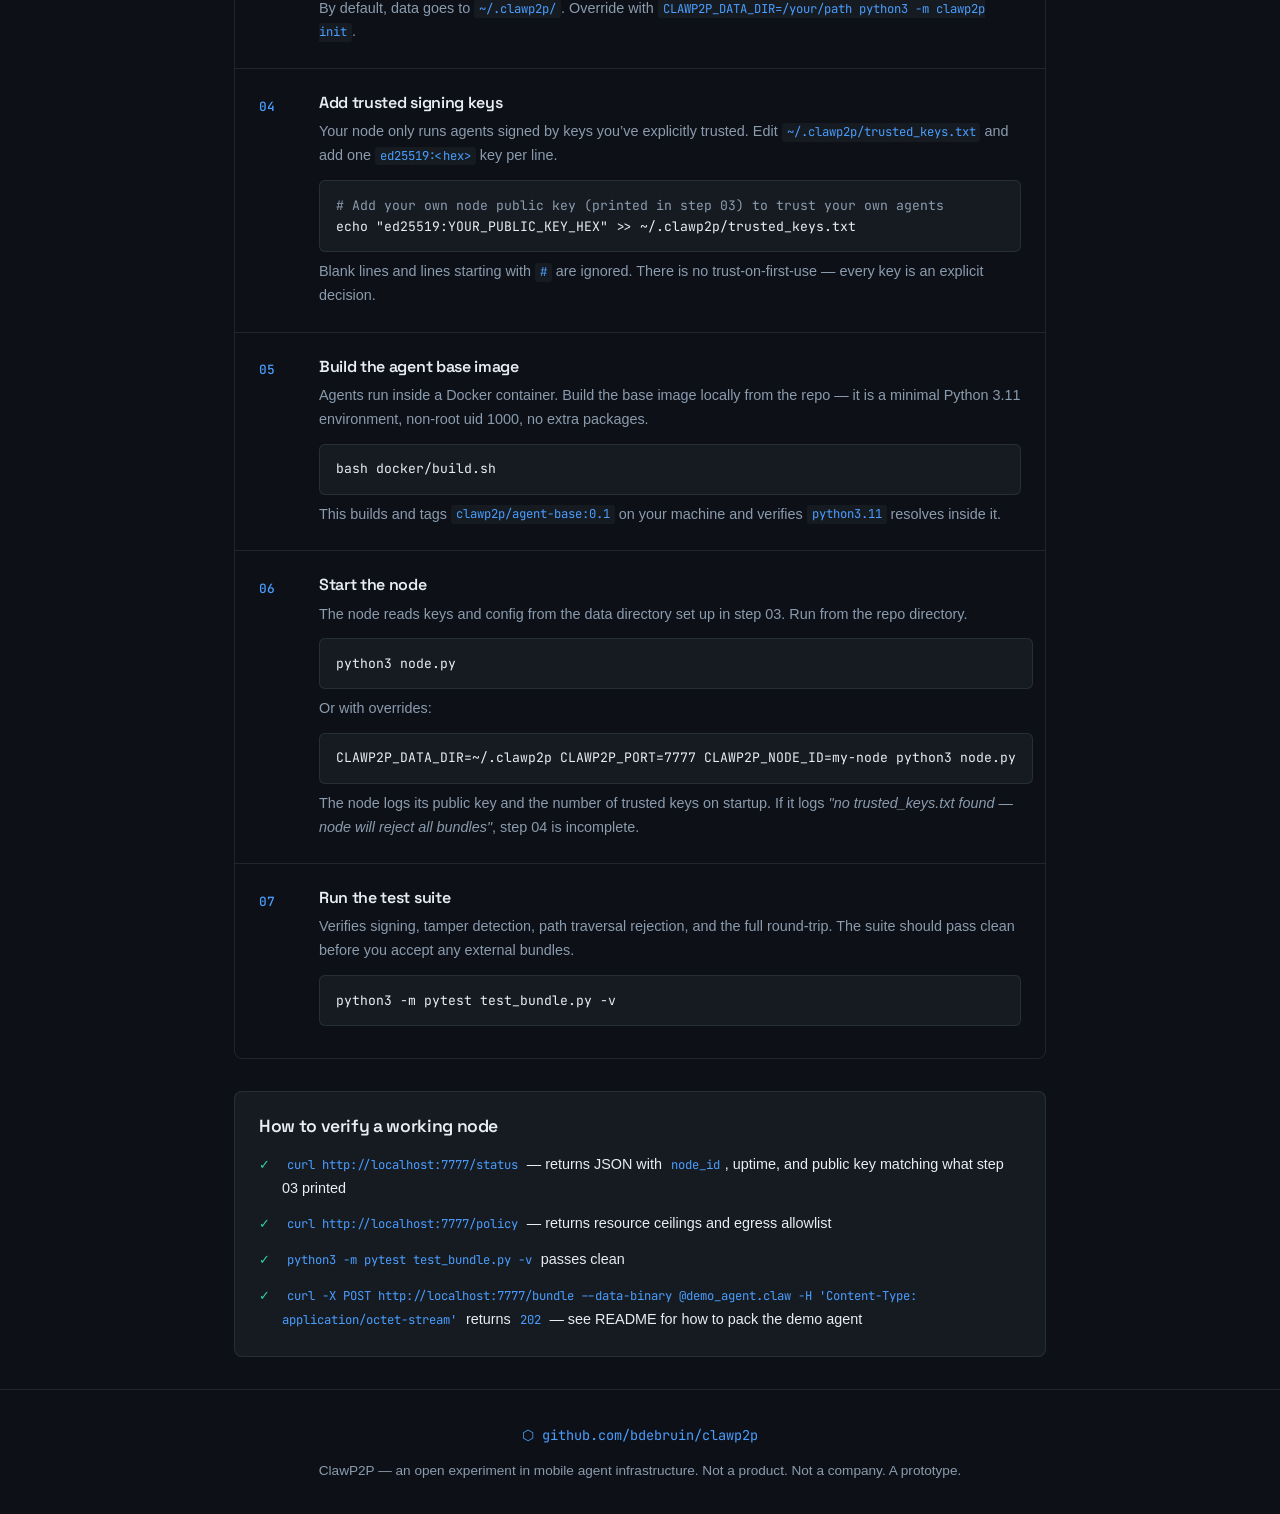
==== commit c570f9a6: "install: note egress proxy not implemented; only network_egress: [] works today" ====
--- a/public_html/install.html
+++ b/public_html/install.html
@@ -139,7 +139,8 @@
           <li><span class="prereq-check">✓</span><span class="prereq-name">Git</span><span class="prereq-ver">to clone the repo</span></li>
           <li><span class="prereq-check">✓</span><span class="prereq-name">pip</span><span class="prereq-ver">comes with Python</span></li>
         </ul>
-        <p style="font-size:0.85rem;color:var(--fog);margin-bottom:2rem;">There is no published base image on Docker Hub. The agent base image is built locally from <code>docker/</code> in the repo (step 05).</p>
+        <p style="font-size:0.85rem;color:var(--fog);margin-bottom:0.75rem;">There is no published base image on Docker Hub. The agent base image is built locally from <code>docker/</code> in the repo (step 05).</p>
+        <p style="font-size:0.85rem;color:var(--fog);margin-bottom:2rem;">The egress proxy for <code>permissions.network_egress</code> is not implemented. Only agents with an empty egress list (<code>"network_egress": []</code>) will run today. Agents declaring any egress target will fail to start.</p>
 
         <h2 style="margin-bottom: 1rem;">Steps</h2>
         <div class="steps-wrap">
